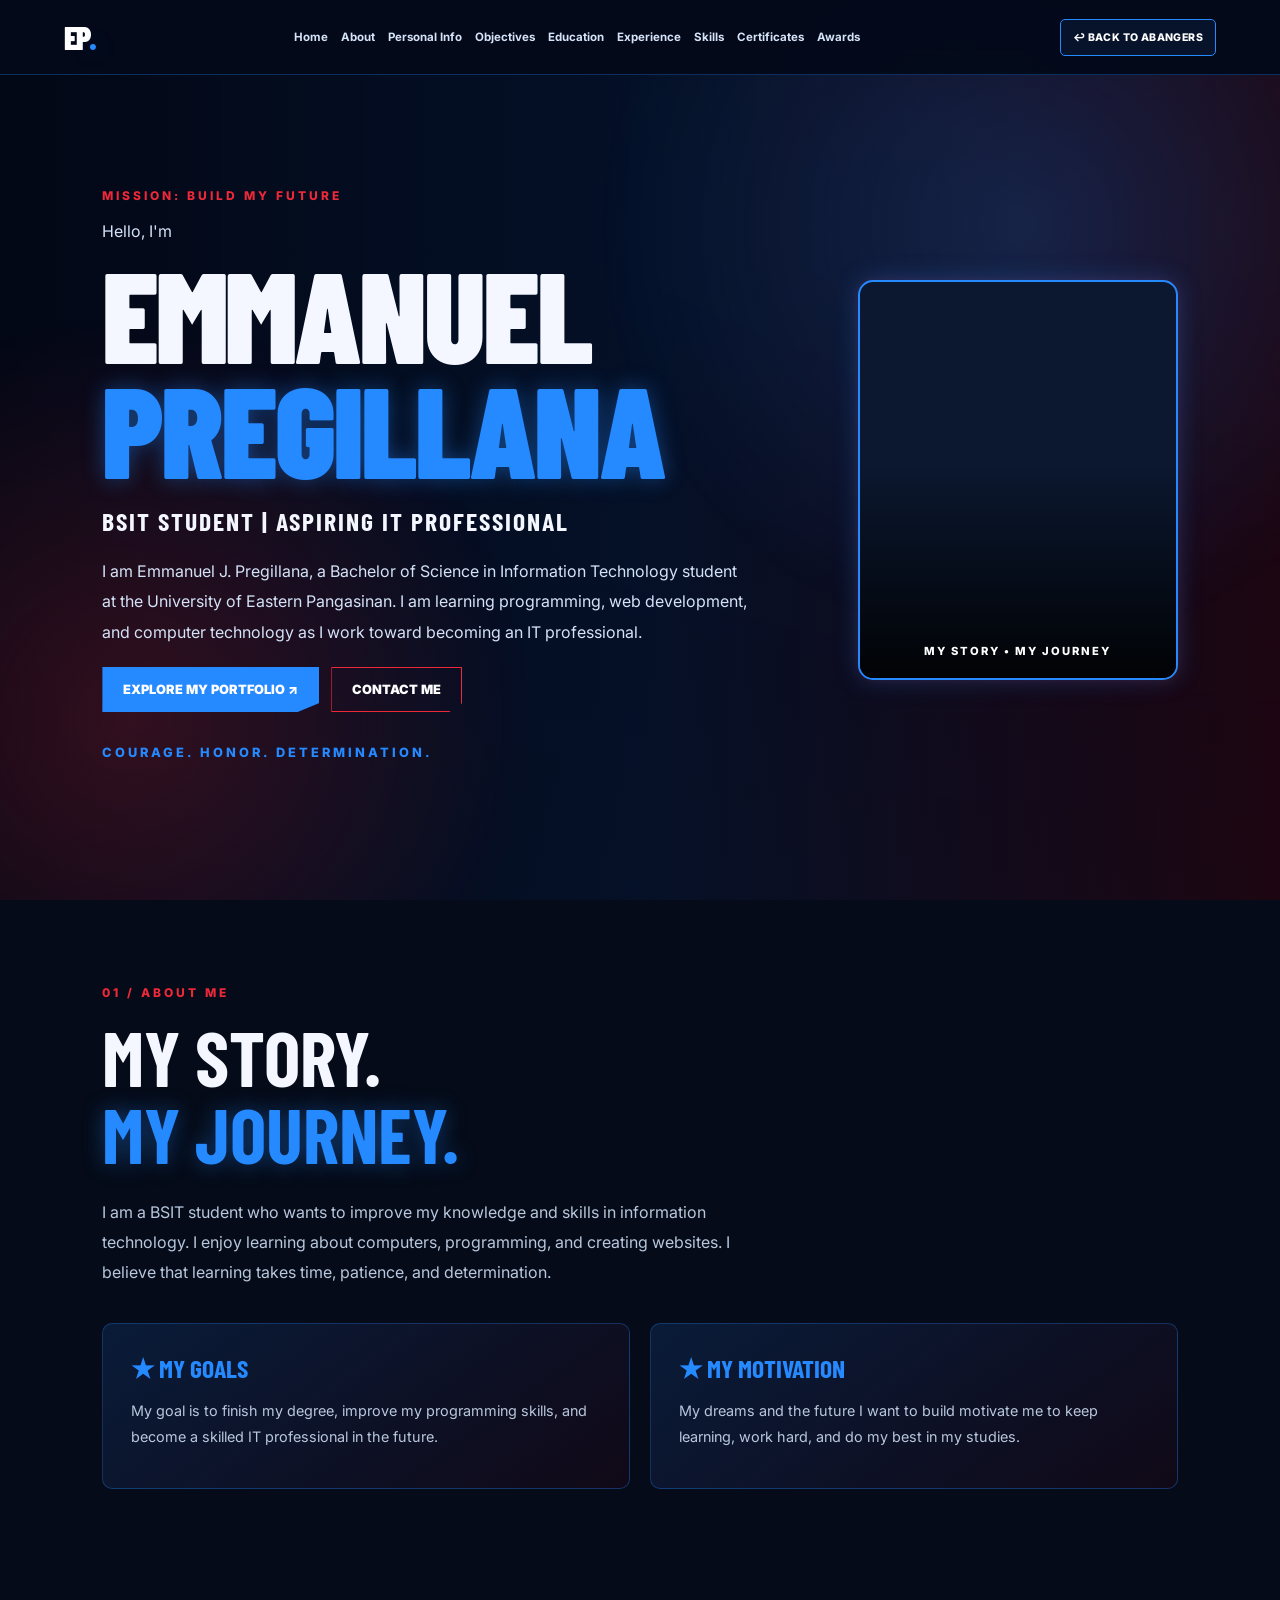
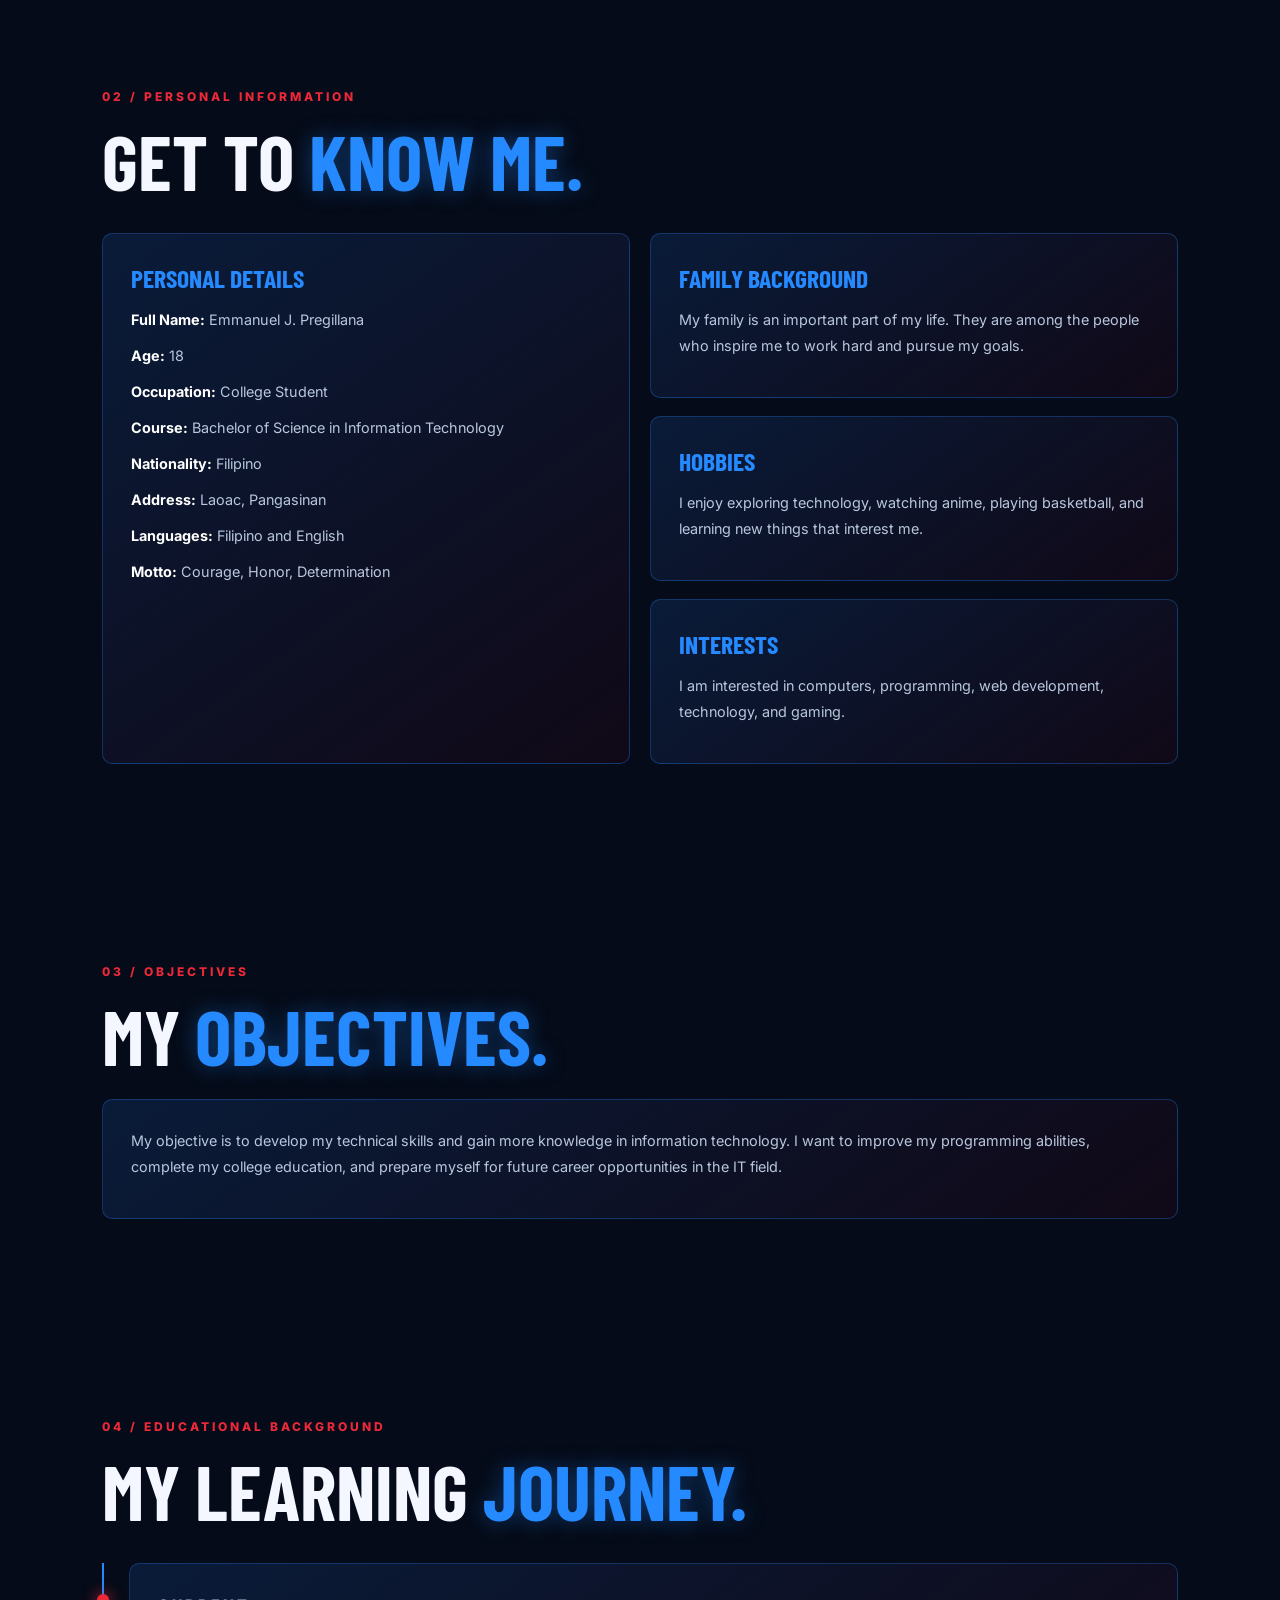
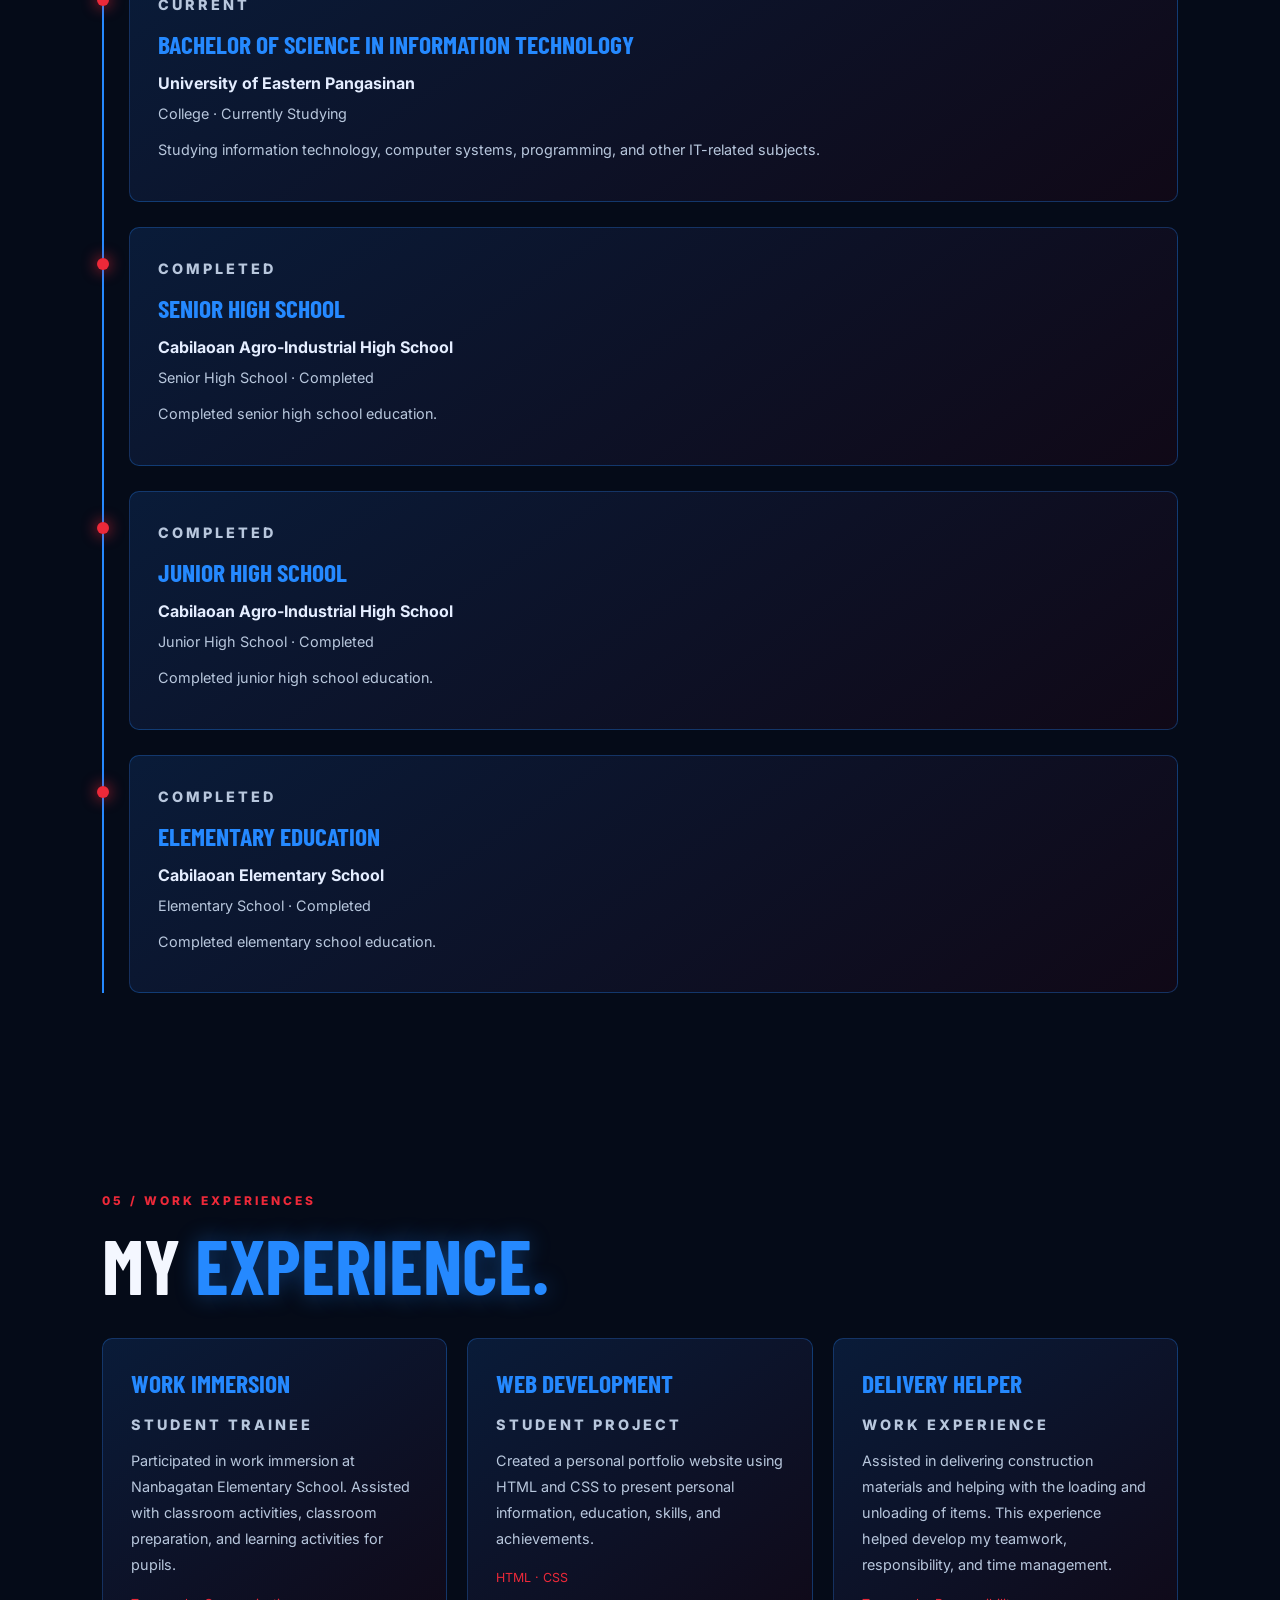
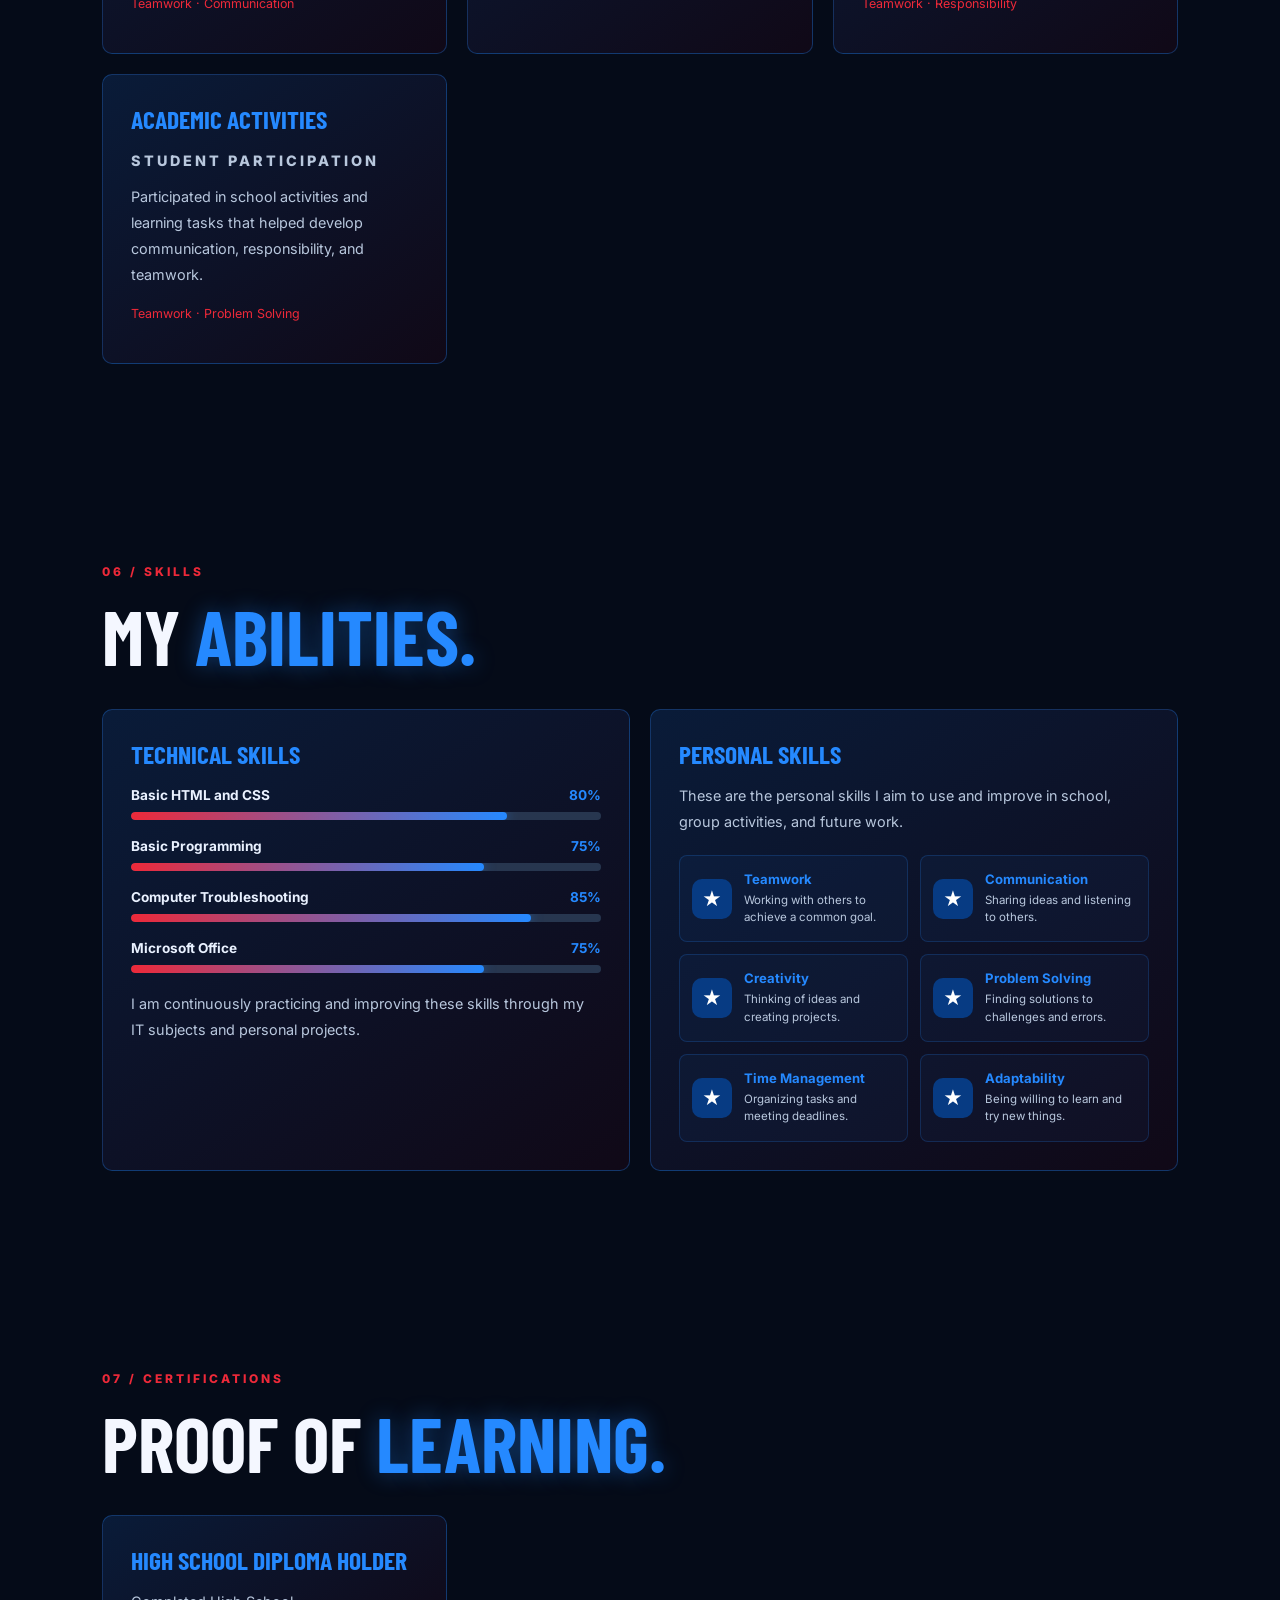
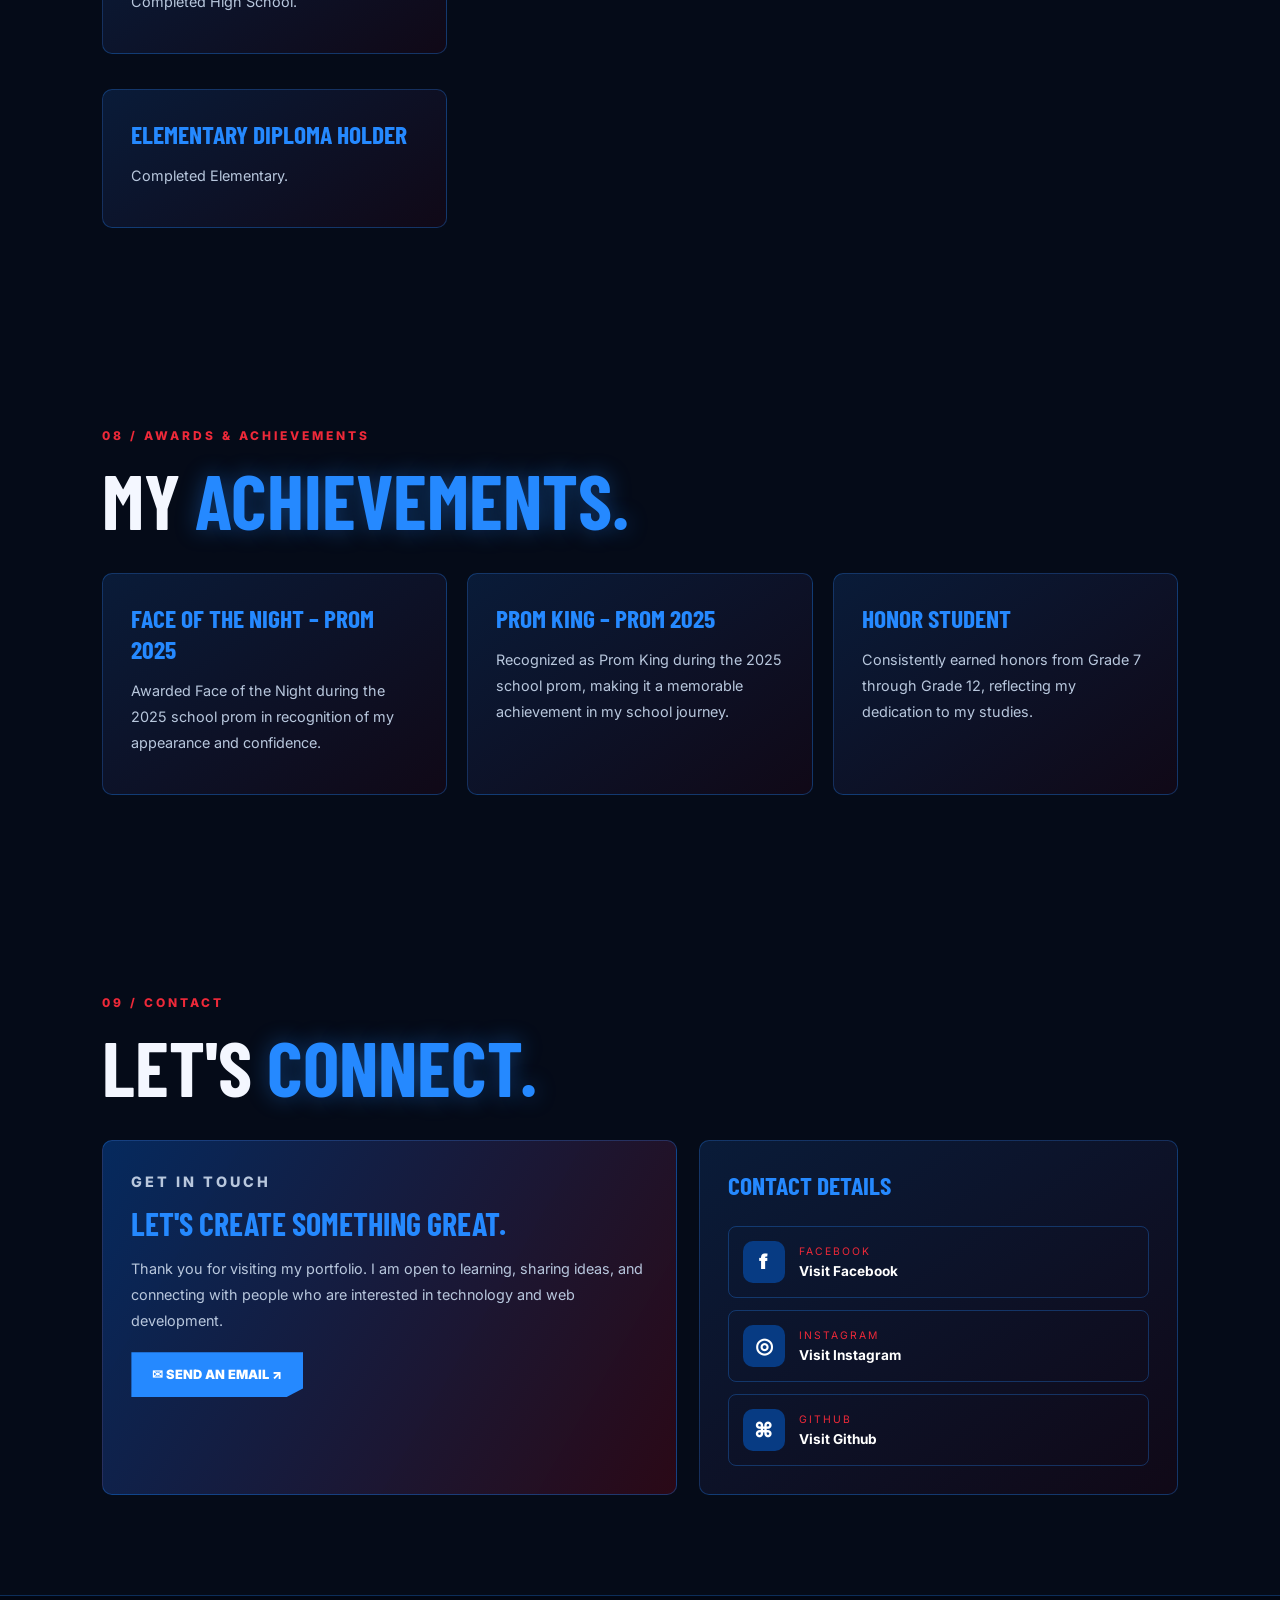
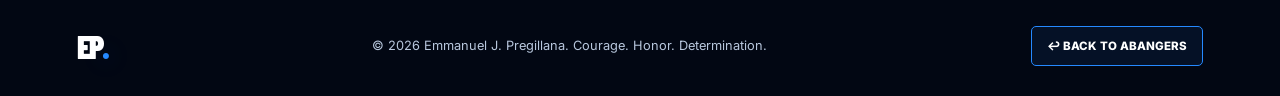
==== EMMAN_CAPTAINAMERICA.html @ b99b69ec "Add files via upload" ====
<!DOCTYPE html>
<html lang="en">
<head>
  <meta charset="UTF-8">
  <meta name="viewport" content="width=device-width, initial-scale=1.0">

  <title>Emmanuel Pregillana | Captain America</title>
  <link rel="stylesheet" href="EMMAN_CAPTAINAMERICA.css">
</head>

<body>

  <video class="video-bg" autoplay muted loop playsinline>
    <source src="Captain.mp4" type="video/mp4">
  </video>

  <div class="overlay"></div>

  <header>
    <a href="#home" class="logo">EP<span>.</span></a>

    <input type="checkbox" id="menu">
    <label for="menu" class="menu-icon">☰</label>

    <nav>
      <a href="#home">Home</a>
      <a href="#about">About</a>
      <a href="#personal">Personal Info</a>
      <a href="#objectives">Objectives</a>
      <a href="#education">Education</a>
      <a href="#experience">Experience</a>
      <a href="#skills">Skills</a>
      <a href="#certificates">Certificates</a>
      <a href="#awards">Awards</a>
    </nav>

    <a href="index.html" class="back-main back-main-top">
      ↩ BACK TO ABANGERS
    </a>
  </header>

  <main>

    <section id="home" class="hero">
      <div class="hero-content">
        <p class="tag">MISSION: BUILD MY FUTURE</p>
        <p>Hello, I'm</p>

        <h1>EMMANUEL <span>PREGILLANA</span></h1>
        <h2>BSIT STUDENT | ASPIRING IT PROFESSIONAL</h2>

        <p class="description">
          I am Emmanuel J. Pregillana, a Bachelor of Science in
          Information Technology student at the University of Eastern
          Pangasinan. I am learning programming, web development, and
          computer technology as I work toward becoming an IT professional.
        </p>

        <a href="#about" class="btn">EXPLORE MY PORTFOLIO ↗</a>
        <a href="#contact" class="btn btn-outline">CONTACT ME</a>

        <p class="motto">COURAGE. HONOR. DETERMINATION.</p>
      </div>

      <div class="image-transition">
        <img src="Emman.jpg" alt="Emmanuel J. Pregillana">
        <img src="Emman1.jpg" alt="Emmanuel J. Pregillana - Second Photo">
        <div class="photo-label">MY STORY • MY JOURNEY</div>
      </div>
    </section>

    <section id="about" class="section">
      <p class="tag">01 / ABOUT ME</p>
      <h2>MY STORY.<br><span>MY JOURNEY.</span></h2>

      <p class="section-text">
        I am a BSIT student who wants to improve my knowledge and skills
        in information technology. I enjoy learning about computers,
        programming, and creating websites. I believe that learning
        takes time, patience, and determination.
      </p>

      <div class="grid two">
        <article class="card">
          <h3>★ My Goals</h3>
          <p>
            My goal is to finish my degree, improve my programming skills,
            and become a skilled IT professional in the future.
          </p>
        </article>

        <article class="card">
          <h3>★ My Motivation</h3>
          <p>
            My dreams and the future I want to build motivate me to keep
            learning, work hard, and do my best in my studies.
          </p>
        </article>
      </div>
    </section>

    <section id="personal" class="section">
      <p class="tag">02 / PERSONAL INFORMATION</p>
      <h2>GET TO <span>KNOW ME.</span></h2>

      <div class="grid two">
        <article class="card">
          <h3>Personal Details</h3>
          <p><b>Full Name:</b> Emmanuel J. Pregillana</p>
          <p><b>Age:</b> 18</p>
          <p><b>Occupation:</b> College Student</p>
          <p><b>Course:</b> Bachelor of Science in Information Technology</p>
          <p><b>Nationality:</b> Filipino</p>
          <p><b>Address:</b> Laoac, Pangasinan</p>
          <p><b>Languages:</b> Filipino and English</p>
          <p><b>Motto:</b> Courage, Honor, Determination</p>
        </article>

        <div class="stack">
          <article class="card">
            <h3>Family Background</h3>
            <p>
              My family is an important part of my life. They are among
              the people who inspire me to work hard and pursue my goals.
            </p>
          </article>

          <article class="card">
            <h3>Hobbies</h3>
            <p>
              I enjoy exploring technology, watching anime, playing basketball,
              and learning new things that interest me.
            </p>
          </article>

          <article class="card">
            <h3>Interests</h3>
            <p>
              I am interested in computers, programming, web development,
              technology, and gaming.
            </p>
          </article>
        </div>
      </div>
    </section>

    <section id="objectives" class="section">
      <p class="tag">03 / OBJECTIVES</p>
      <h2>MY <span>OBJECTIVES.</span></h2>

      <article class="card">
        <p>
          My objective is to develop my technical skills and gain more
          knowledge in information technology. I want to improve my
          programming abilities, complete my college education, and
          prepare myself for future career opportunities in the IT field.
        </p>
      </article>
    </section>

    <section id="education" class="section">
      <p class="tag">04 / EDUCATIONAL BACKGROUND</p>
      <h2>MY LEARNING <span>JOURNEY.</span></h2>

      <div class="timeline">
        <article class="card">
          <p class="tag">CURRENT</p>
          <h3>Bachelor of Science in Information Technology</h3>
          <h4>University of Eastern Pangasinan</h4>
          <p>College · Currently Studying</p>
          <p>
            Studying information technology, computer systems,
            programming, and other IT-related subjects.
          </p>
        </article>

        <article class="card">
          <p class="tag">COMPLETED</p>
          <h3>Senior High School</h3>
          <h4>Cabilaoan Agro-Industrial High School</h4>
          <p>Senior High School · Completed</p>
          <p>Completed senior high school education.</p>
        </article>

        <article class="card">
          <p class="tag">COMPLETED</p>
          <h3>Junior High School</h3>
          <h4>Cabilaoan Agro-Industrial High School</h4>
          <p>Junior High School · Completed</p>
          <p>Completed junior high school education.</p>
        </article>

        <article class="card">
          <p class="tag">COMPLETED</p>
          <h3>Elementary Education</h3>
          <h4>Cabilaoan Elementary School</h4>
          <p>Elementary School · Completed</p>
          <p>Completed elementary school education.</p>
        </article>
      </div>
    </section>

    <section id="experience" class="section">
      <p class="tag">05 / WORK EXPERIENCES</p>
      <h2>MY <span>EXPERIENCE.</span></h2>

      <div class="grid three">

        <article class="card">
          <h3>Work Immersion</h3>
          <p class="tag">STUDENT TRAINEE</p>
          <p>
            Participated in work immersion at Nanbagatan Elementary
            School. Assisted with classroom activities, classroom
            preparation, and learning activities for pupils.
          </p>
          <p class="skill-tags">Teamwork · Communication</p>
        </article>

        <article class="card">
          <h3>Web Development</h3>
          <p class="tag">STUDENT PROJECT</p>
          <p>
            Created a personal portfolio website using HTML and CSS
            to present personal information, education, skills,
            and achievements.
          </p>
          <p class="skill-tags">HTML · CSS</p>
        </article>

        <article class="card">
          <h3>Delivery Helper</h3>
          <p class="tag">WORK EXPERIENCE</p>
          <p>
            Assisted in delivering construction materials and helping
            with the loading and unloading of items. This experience
            helped develop my teamwork, responsibility, and time management.
          </p>
          <p class="skill-tags">Teamwork · Responsibility</p>
        </article>

        <article class="card">
          <h3>Academic Activities</h3>
          <p class="tag">STUDENT PARTICIPATION</p>
          <p>
            Participated in school activities and learning tasks that
            helped develop communication, responsibility, and teamwork.
          </p>
          <p class="skill-tags">Teamwork · Problem Solving</p>
        </article>

      </div>
    </section>

    <section id="skills" class="section">
      <p class="tag">06 / SKILLS</p>
      <h2>MY <span>ABILITIES.</span></h2>

      <div class="grid two">
        <article class="card">
          <h3>Technical Skills</h3>

          <div class="skill-item">
            <div class="skill-heading">
              <span>Basic HTML and CSS</span>
              <span>80%</span>
            </div>
            <div class="bar">
              <span style="width:80%"></span>
            </div>
          </div>

          <div class="skill-item">
            <div class="skill-heading">
              <span>Basic Programming</span>
              <span>75%</span>
            </div>
            <div class="bar">
              <span style="width:75%"></span>
            </div>
          </div>

          <div class="skill-item">
            <div class="skill-heading">
              <span>Computer Troubleshooting</span>
              <span>85%</span>
            </div>
            <div class="bar">
              <span style="width:85%"></span>
            </div>
          </div>

          <div class="skill-item">
            <div class="skill-heading">
              <span>Microsoft Office</span>
              <span>75%</span>
            </div>
            <div class="bar">
              <span style="width:75%"></span>
            </div>
          </div>

          <p>
            I am continuously practicing and improving these skills
            through my IT subjects and personal projects.
          </p>
        </article>

        <article class="card">
          <h3>Personal Skills</h3>
          <p class="skills-intro">
            These are the personal skills I aim to use and improve
            in school, group activities, and future work.
          </p>

          <div class="personal-skills">
            <div class="personal-skill">
              <span class="skill-icon">★</span>
              <div>
                <h4>Teamwork</h4>
                <p>Working with others to achieve a common goal.</p>
              </div>
            </div>

            <div class="personal-skill">
              <span class="skill-icon">★</span>
              <div>
                <h4>Communication</h4>
                <p>Sharing ideas and listening to others.</p>
              </div>
            </div>

            <div class="personal-skill">
              <span class="skill-icon">★</span>
              <div>
                <h4>Creativity</h4>
                <p>Thinking of ideas and creating projects.</p>
              </div>
            </div>

            <div class="personal-skill">
              <span class="skill-icon">★</span>
              <div>
                <h4>Problem Solving</h4>
                <p>Finding solutions to challenges and errors.</p>
              </div>
            </div>

            <div class="personal-skill">
              <span class="skill-icon">★</span>
              <div>
                <h4>Time Management</h4>
                <p>Organizing tasks and meeting deadlines.</p>
              </div>
            </div>

            <div class="personal-skill">
              <span class="skill-icon">★</span>
              <div>
                <h4>Adaptability</h4>
                <p>Being willing to learn and try new things.</p>
              </div>
            </div>
          </div>
        </article>
      </div>
    </section>

    <section id="certificates" class="section">
      <p class="tag">07 / CERTIFICATIONS</p>
      <h2>PROOF OF <span>LEARNING.</span></h2>

      <div class="grid three">
        <article class="card">
          <h3>High School Diploma Holder</h3>
          <p>Completed High School.</p>
        </article>
      </div>
      
      <div class="grid three">
        <article class="card">
          <h3>Elementary Diploma Holder</h3>
          <p>Completed Elementary.</p>
        </article>
      </div>
      
    </section>

    <section id="awards" class="section">
      <p class="tag">08 / AWARDS & ACHIEVEMENTS</p>
      <h2>MY <span>ACHIEVEMENTS.</span></h2>

      <div class="grid three">

        <article class="card">
          <h3>Face of the Night – Prom 2025</h3>
          <p>
            Awarded Face of the Night during the 2025 school prom
            in recognition of my appearance and confidence.
          </p>
        </article>

        <article class="card">
          <h3>Prom King – Prom 2025</h3>
          <p>
            Recognized as Prom King during the 2025 school prom,
            making it a memorable achievement in my school journey.
          </p>
        </article>

        <article class="card">
          <h3>Honor Student</h3>
          <p>
            Consistently earned honors from Grade 7 through Grade 12,
            reflecting my dedication to my studies.
          </p>
        </article>

      </div>
    </section>

    <section id="contact" class="section">
      <p class="tag">09 / CONTACT</p>
      <h2>LET'S <span>CONNECT.</span></h2>

      <div class="contact-layout">

        <article class="card contact-card">
          <p class="tag">GET IN TOUCH</p>
          <h3>LET'S CREATE SOMETHING GREAT.</h3>

          <p>
            Thank you for visiting my portfolio. I am open to learning,
            sharing ideas, and connecting with people who are interested
            in technology and web development.
          </p>

          <a class="btn" href="mailto:EmmanuelPregillana00@example.com">
            ✉ SEND AN EMAIL ↗
          </a>
        </article>

        <article class="card contact-details">
          <h3>CONTACT DETAILS</h3>

          <a
            href="https://www.facebook.com/share/1D8tr2xTNX/"
            class="contact-link"
            target="_blank"
            rel="noopener noreferrer"
          >
            <span class="contact-icon">f</span>
            <span>
              <small>FACEBOOK</small>
              <strong>Visit Facebook
              </strong>
            </span>
          </a>

          <a
            href="https://www.instagram.com/primooo.ej?exln=MXB0bTQ0Mzg4MG8wcQ=="
            class="contact-link"
            target="_blank"
            rel="noopener noreferrer"
          >
            <span class="contact-icon">◎</span>
            <span>
              <small>INSTAGRAM</small>
              <strong>Visit Instagram</strong>
            </span>
          </a>

          <a
            href="https://github.com/pregillanaemmanuelj-afk"
            class="contact-link"
            target="_blank"
            rel="noopener noreferrer"
          >
            <span class="contact-icon">⌘</span>
            <span>
              <small>GITHUB</small>
              <strong>Visit Github</strong>
            </span>
          </a>

        </article>
      </div>
    </section>

  </main>

  <footer>
    <a href="#home" class="logo">EP<span>.</span></a>

    <p>© 2026 Emmanuel J. Pregillana. Courage. Honor. Determination.</p>

    <a href="index.html" class="back-main">
      ↩ BACK TO ABANGERS
    </a>
  </footer>

</body>
</html>
---- EMMAN_CAPTAINAMERICA.css ----
@import url('https://fonts.googleapis.com/css2?family=Barlow+Condensed:wght@400;600;700;800;900&family=Inter:wght@400;500;600;700;800&display=swap');

:root {
  --blue: #2589ff;
  --blue-dark: #073b83;
  --red: #ed2939;
  --white: #f4f7ff;
  --muted: #b8c7dd;
  --bg: #050b18;
  --border: rgba(37, 137, 255, .3);
}

/* RESET */
* {
  margin: 0;
  padding: 0;
  box-sizing: border-box;
}

html {
  scroll-behavior: smooth;
  scroll-padding-top: 100px;
}

body {
  background: var(--bg);
  color: var(--white);
  font-family: 'Inter', sans-serif;
  overflow-x: hidden;
}

/* VIDEO BACKGROUND */
.video-bg {
  position: fixed;
  inset: 0;
  width: 100%;
  height: 100%;
  object-fit: cover;
  z-index: -3;
  background: var(--bg);
  pointer-events: none;
}

.overlay {
  position: fixed;
  inset: 0;
  z-index: -2;
  pointer-events: none;
  background:
    linear-gradient(
      90deg,
      rgba(3, 8, 22, .96),
      rgba(5, 18, 43, .82),
      rgba(38, 4, 15, .72)
    ),
    linear-gradient(
      0deg,
      var(--bg),
      transparent 70%
    );
}

body::before {
  content: "";
  position: fixed;
  inset: 0;
  z-index: -1;
  pointer-events: none;
  opacity: .2;
  background:
    radial-gradient(
      circle at 80% 25%,
      var(--blue),
      transparent 35%
    ),
    radial-gradient(
      circle at 10% 80%,
      var(--red),
      transparent 30%
    );
}

/* HEADER */
header {
  position: sticky;
  top: 0;
  z-index: 100;
  min-height: 75px;
  padding: 15px 5%;
  display: flex;
  justify-content: space-between;
  align-items: center;
  gap: 18px;
  background: rgba(4, 10, 25, .96);
  border-bottom: 1px solid var(--border);
  backdrop-filter: blur(14px);
}

.logo {
  color: white;
  text-decoration: none;
  font-size: 2rem;
  font-weight: 900;
  font-family: 'Barlow Condensed', sans-serif;
  letter-spacing: -2px;
  flex-shrink: 0;
}

.logo span,
h1 span,
section h2 span {
  color: var(--blue);
  text-shadow: 0 0 22px rgba(37, 137, 255, .4);
}

/* NAVIGATION */
nav {
  display: flex;
  gap: 13px;
  flex-wrap: wrap;
  justify-content: flex-end;
}

nav a {
  color: #d5e3f8;
  text-decoration: none;
  font-size: .72rem;
  font-weight: 700;
  transition: .3s;
}

nav a:hover {
  color: var(--red);
}

#menu {
  display: none;
}

.menu-icon {
  display: none;
  font-size: 1.8rem;
  color: var(--blue);
  cursor: pointer;
}

/* BACK TO ABANGERS */
.back-main {
  display: inline-block;
  flex-shrink: 0;
  padding: 12px 15px;
  color: white;
  border: 1px solid var(--blue);
  border-radius: 5px;
  text-decoration: none;
  font-size: .72rem;
  font-weight: 800;
  white-space: nowrap;
  transition: .3s;
  background: rgba(37, 137, 255, .08);
}

.back-main:hover {
  color: white;
  background: var(--blue-dark);
  border-color: var(--red);
  box-shadow: 0 0 18px rgba(37, 137, 255, .4);
}

.back-main-top {
  padding: 11px 12px;
  font-size: .66rem;
  letter-spacing: .4px;
}

/* SECTIONS */
section {
  padding: 100px 8%;
  max-width: 1500px;
  margin: auto;
}

.hero {
  min-height: 90vh;
  display: flex;
  justify-content: space-between;
  align-items: center;
  gap: 45px;
}

.hero-content {
  max-width: 680px;
  animation: appear 1s ease both;
}

.tag {
  color: var(--red);
  font-size: .75rem;
  font-weight: 800;
  letter-spacing: 3px;
  margin-bottom: 18px;
}

.hero-content > p:not(.tag) {
  color: #d5e3f8;
  margin-bottom: 12px;
}

h1, h2, h3 {
  font-family: 'Barlow Condensed', sans-serif;
  text-transform: uppercase;
}

h1 {
  font-size: clamp(4rem, 10vw, 8rem);
  font-weight: 900;
  line-height: .9;
  margin: 15px 0;
  letter-spacing: -3px;
}

.hero h2 {
  font-size: 1.6rem;
  letter-spacing: 2px;
  margin: 22px 0;
}

.description,
.section-text {
  color: var(--muted);
  line-height: 1.9;
  max-width: 650px;
  margin: 20px 0;
}

/* BUTTONS */
.btn {
  display: inline-block;
  padding: 14px 20px;
  margin: 8px 8px 8px 0;
  background: var(--blue);
  color: white;
  font-weight: 900;
  font-size: .8rem;
  text-decoration: none;
  border: 1px solid var(--blue);
  transition: .3s;
  clip-path: polygon(
    0 0,
    100% 0,
    100% 80%,
    90% 100%,
    0 100%
  );
}

.btn:hover {
  background: var(--red);
  border-color: var(--red);
  box-shadow: 0 0 25px rgba(237, 41, 57, .4);
  transform: translateY(-3px);
}

.btn-outline {
  background: transparent;
  color: white;
  border-color: var(--red);
}

.motto {
  color: var(--blue) !important;
  font-size: .8rem;
  font-weight: 800;
  letter-spacing: 3px;
  margin-top: 25px;
}

/* TWO AUTOMATICALLY CHANGING PHOTOS */
.image-transition {
  position: relative;
  flex: 0 0 320px;
  height: 400px;
  overflow: hidden;
  border: 2px solid var(--blue);
  border-radius: 15px;
  box-shadow:
    0 0 25px rgba(37, 137, 255, .25),
    0 0 12px rgba(237, 41, 57, .15);
  isolation: isolate;
  background: #0b1830;
}

.image-transition::after {
  content: "";
  position: absolute;
  inset: 45% 0 0;
  background: linear-gradient(
    transparent,
    rgba(0, 0, 0, .9)
  );
  z-index: 2;
  pointer-events: none;
}

.image-transition img {
  position: absolute;
  inset: 0;
  width: 100%;
  height: 100%;
  object-fit: cover;
  opacity: 0;
  animation: photoFade 8s infinite;
}

.image-transition img:first-child {
  animation-delay: 0s;
}

.image-transition img:nth-child(2) {
  animation-delay: 4s;
}

.photo-label {
  position: absolute;
  z-index: 3;
  bottom: 20px;
  left: 15px;
  right: 15px;
  color: white;
  font-size: .7rem;
  font-weight: 800;
  letter-spacing: 2px;
  text-align: center;
}

@keyframes photoFade {
  0%, 5% {
    opacity: 0;
  }

  10%, 45% {
    opacity: 1;
  }

  50%, 100% {
    opacity: 0;
  }
}

/* SECTION HEADINGS */
section h2 {
  font-size: clamp(2.7rem, 6vw, 5rem);
  line-height: 1;
  margin-bottom: 25px;
}

/* CARDS AND GRIDS */
.grid {
  display: grid;
  gap: 20px;
  margin-top: 35px;
}

.two {
  grid-template-columns: repeat(2, minmax(0, 1fr));
}

.three {
  grid-template-columns: repeat(3, minmax(0, 1fr));
}

.stack {
  display: grid;
  gap: 18px;
}

.card {
  position: relative;
  padding: 28px;
  background: linear-gradient(
    145deg,
    rgba(10, 29, 59, .94),
    rgba(17, 9, 23, .95)
  );
  border: 1px solid var(--border);
  border-radius: 10px;
  overflow-wrap: anywhere;
  transition: .3s;
}

.card::before {
  content: "";
  position: absolute;
  top: 0;
  left: 0;
  width: 4px;
  height: 0;
  background: var(--red);
  box-shadow: 0 0 15px var(--red);
  transition: .3s;
}

.card:hover {
  transform: translateY(-5px);
  border-color: var(--blue);
  box-shadow: 0 10px 35px rgba(0, 0, 0, .3);
}

.card:hover::before {
  height: 100%;
}

.card h3 {
  font-size: 1.6rem;
  margin-bottom: 14px;
  color: var(--blue);
}

.card h4 {
  margin: 8px 0;
  color: #e4edff;
}

.card p {
  font-size: .9rem;
  color: var(--muted);
  line-height: 1.8;
  margin-bottom: 10px;
}

.card b {
  color: white;
}

.skill-tags {
  color: var(--red) !important;
  font-size: .78rem !important;
  margin-top: 15px;
}

/* TECHNICAL SKILLS */
.skill-item {
  margin: 18px 0;
}

.skill-heading {
  display: flex;
  justify-content: space-between;
  gap: 10px;
  color: #e9f1ff;
  font-size: .85rem;
  font-weight: 700;
}

.skill-heading span:last-child {
  color: var(--blue);
}

.bar {
  width: 100%;
  height: 8px;
  background: #27364f;
  border-radius: 20px;
  overflow: hidden;
  margin: 9px 0 18px;
}

.bar span {
  display: block;
  height: 100%;
  background: linear-gradient(
    90deg,
    var(--red),
    var(--blue)
  );
  box-shadow: 0 0 12px rgba(37, 137, 255, .5);
  border-radius: inherit;
}

/* PERSONAL SKILLS */
.skills-intro {
  margin-bottom: 20px;
}

.personal-skills {
  display: grid;
  grid-template-columns: repeat(2, minmax(0, 1fr));
  gap: 12px;
  margin-top: 20px;
}

.personal-skill {
  display: flex;
  align-items: center;
  gap: 12px;
  padding: 15px 12px;
  border: 1px solid rgba(37, 137, 255, .2);
  border-radius: 8px;
  background: rgba(37, 137, 255, .05);
  transition: .3s;
}

.personal-skill:hover {
  transform: translateY(-3px);
  background: rgba(37, 137, 255, .12);
  border-color: var(--red);
}

.skill-icon {
  display: grid;
  place-items: center;
  flex: 0 0 40px;
  width: 40px;
  height: 40px;
  border-radius: 10px;
  color: white;
  background: var(--blue-dark);
  font-size: 1.2rem;
}

.personal-skill h4 {
  color: var(--blue);
  font-size: .82rem;
  margin: 0 0 5px;
}

.personal-skill p {
  font-size: .72rem;
  line-height: 1.5;
  margin: 0;
}

/* EDUCATION TIMELINE */
.timeline {
  border-left: 2px solid var(--blue);
  padding-left: 25px;
  display: grid;
  gap: 25px;
  margin-top: 35px;
}

.timeline .card::after {
  content: "";
  position: absolute;
  width: 12px;
  height: 12px;
  left: -33px;
  top: 30px;
  border-radius: 50%;
  background: var(--red);
  box-shadow: 0 0 15px var(--red);
}

/* CONTACT */
.contact-layout {
  display: grid;
  grid-template-columns: 1.2fr 1fr;
  gap: 22px;
  margin-top: 35px;
}

.contact-card {
  background: linear-gradient(
    120deg,
    rgba(7, 59, 131, .65),
    rgba(55, 9, 22, .75)
  );
}

.contact-card h3 {
  font-size: 2rem;
}

.contact-details {
  display: flex;
  flex-direction: column;
  gap: 12px;
}

.contact-link {
  display: flex;
  align-items: center;
  gap: 14px;
  padding: 14px;
  border: 1px solid var(--border);
  border-radius: 8px;
  color: white;
  text-decoration: none;
  transition: .3s;
}

.contact-link:hover {
  border-color: var(--red);
  background: rgba(37, 137, 255, .08);
}

.contact-icon {
  display: grid;
  place-items: center;
  flex: 0 0 42px;
  height: 42px;
  border-radius: 10px;
  color: white;
  background: var(--blue-dark);
  font-size: 1.3rem;
  font-weight: 900;
}

.contact-link small {
  display: block;
  color: var(--red);
  letter-spacing: 2px;
  font-size: .65rem;
  margin-bottom: 5px;
}

.contact-link strong {
  display: block;
  font-size: .85rem;
  overflow-wrap: anywhere;
}

.text-link {
  display: inline-block;
  color: var(--blue);
  text-decoration: none;
  font-size: .85rem;
  font-weight: 800;
  margin-top: 10px;
}

.text-link:hover {
  color: var(--red);
}

/* FOOTER */
footer {
  padding: 30px 6%;
  background: rgba(3, 8, 20, .97);
  border-top: 1px solid var(--border);
  display: flex;
  align-items: center;
  justify-content: space-between;
  gap: 20px;
}

footer p {
  font-size: .8rem;
  color: var(--muted);
  text-align: center;
}

/* ANIMATIONS */
@keyframes appear {
  from {
    opacity: 0;
    transform: translateY(25px);
  }

  to {
    opacity: 1;
    transform: translateY(0);
  }
}

/* TABLET */
@media (max-width: 1100px) {
  header {
    padding: 15px 4%;
    gap: 10px;
  }

  nav {
    gap: 9px;
  }

  nav a {
    font-size: .65rem;
  }

  section {
    padding: 80px 6%;
  }

  .three {
    grid-template-columns: repeat(2, minmax(0, 1fr));
  }

  .image-transition {
    flex-basis: 270px;
    height: 350px;
  }

  .back-main-top {
    padding: 9px;
    font-size: .58rem;
  }
}

/* MOBILE */
@media (max-width: 760px) {
  header {
    display: flex;
    flex-wrap: wrap;
    gap: 12px;
    padding: 14px 5%;
  }

  header > .logo {
    order: 1;
    margin-right: auto;
  }

  .back-main-top {
    order: 2;
    display: inline-block;
    margin-left: 0;
    padding: 9px 10px;
    font-size: .6rem;
  }

  #menu {
    display: block;
    position: absolute;
    width: 1px;
    height: 1px;
    opacity: 0;
    pointer-events: none;
  }

  .menu-icon {
    display: block;
    order: 3;
    margin-left: 0;
    font-size: 1.6rem;
  }

  nav {
    display: none;
    order: 4;
    width: 100%;
    grid-template-columns: repeat(2, minmax(0, 1fr));
    gap: 0 15px;
    padding-top: 15px;
  }

  #menu:checked ~ nav {
    display: grid;
  }

  nav a {
    padding: 12px 0;
    font-size: .8rem;
    border-bottom: 1px solid var(--border);
  }

  .hero {
    flex-direction: column;
    align-items: stretch;
    padding-top: 75px;
    gap: 35px;
  }

  h1 {
    font-size: clamp(3.5rem, 16vw, 6rem);
  }

  .image-transition {
    flex: none;
    width: min(100%, 340px);
    height: 380px;
    align-self: center;
  }

  .two,
  .three,
  .contact-layout {
    grid-template-columns: 1fr;
  }

  .personal-skills {
    grid-template-columns: 1fr;
  }

  section {
    padding: 70px 6%;
  }

  .card {
    padding: 22px;
  }

  footer {
    flex-direction: column;
    text-align: center;
  }
}

/* SMALL MOBILE */
@media (max-width: 380px) {
  header {
    gap: 8px;
  }

  .logo {
    font-size: 1.7rem;
  }

  .back-main-top {
    padding: 8px;
    font-size: .53rem;
  }

  .menu-icon {
    font-size: 1.4rem;
  }
}

/* ACCESSIBILITY */
@media (prefers-reduced-motion: reduce) {
  *,
  *::before,
  *::after {
    animation: none !important;
    scroll-behavior: auto !important;
    transition: none !important;
  }
}
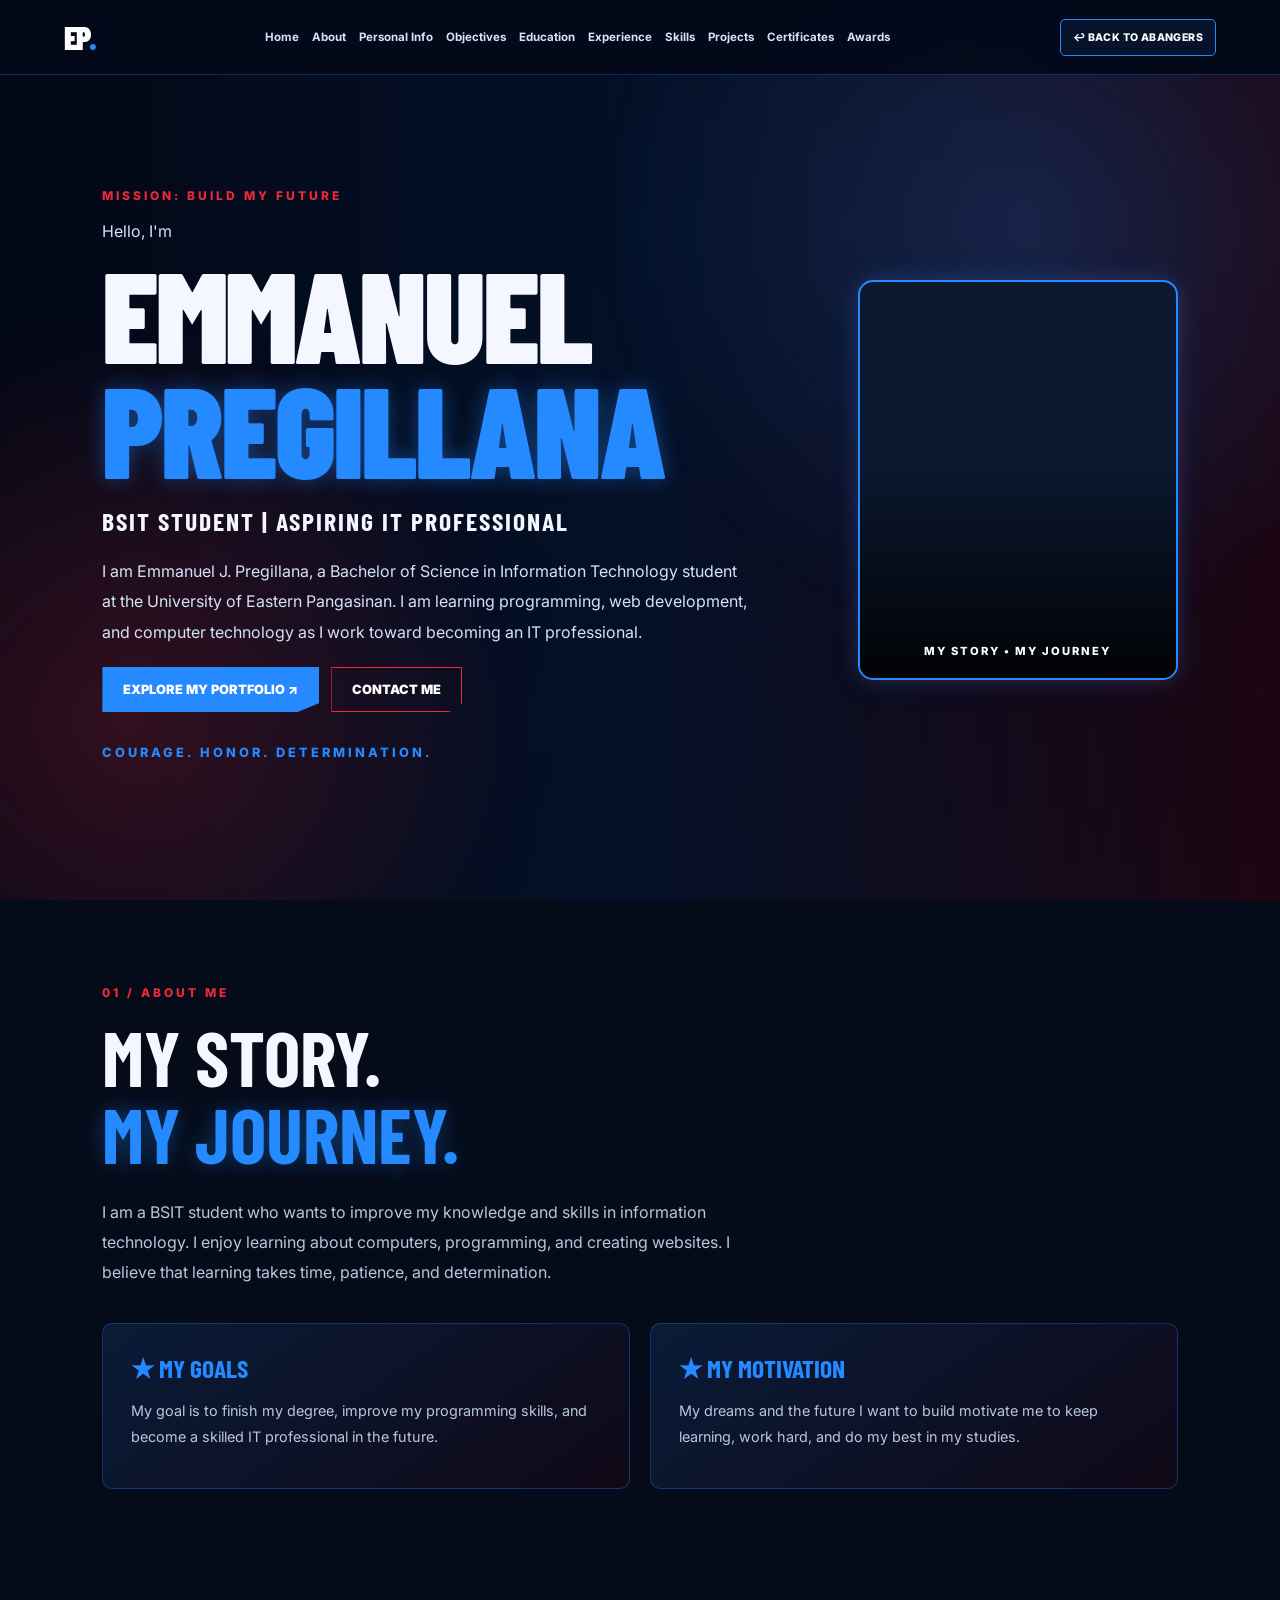
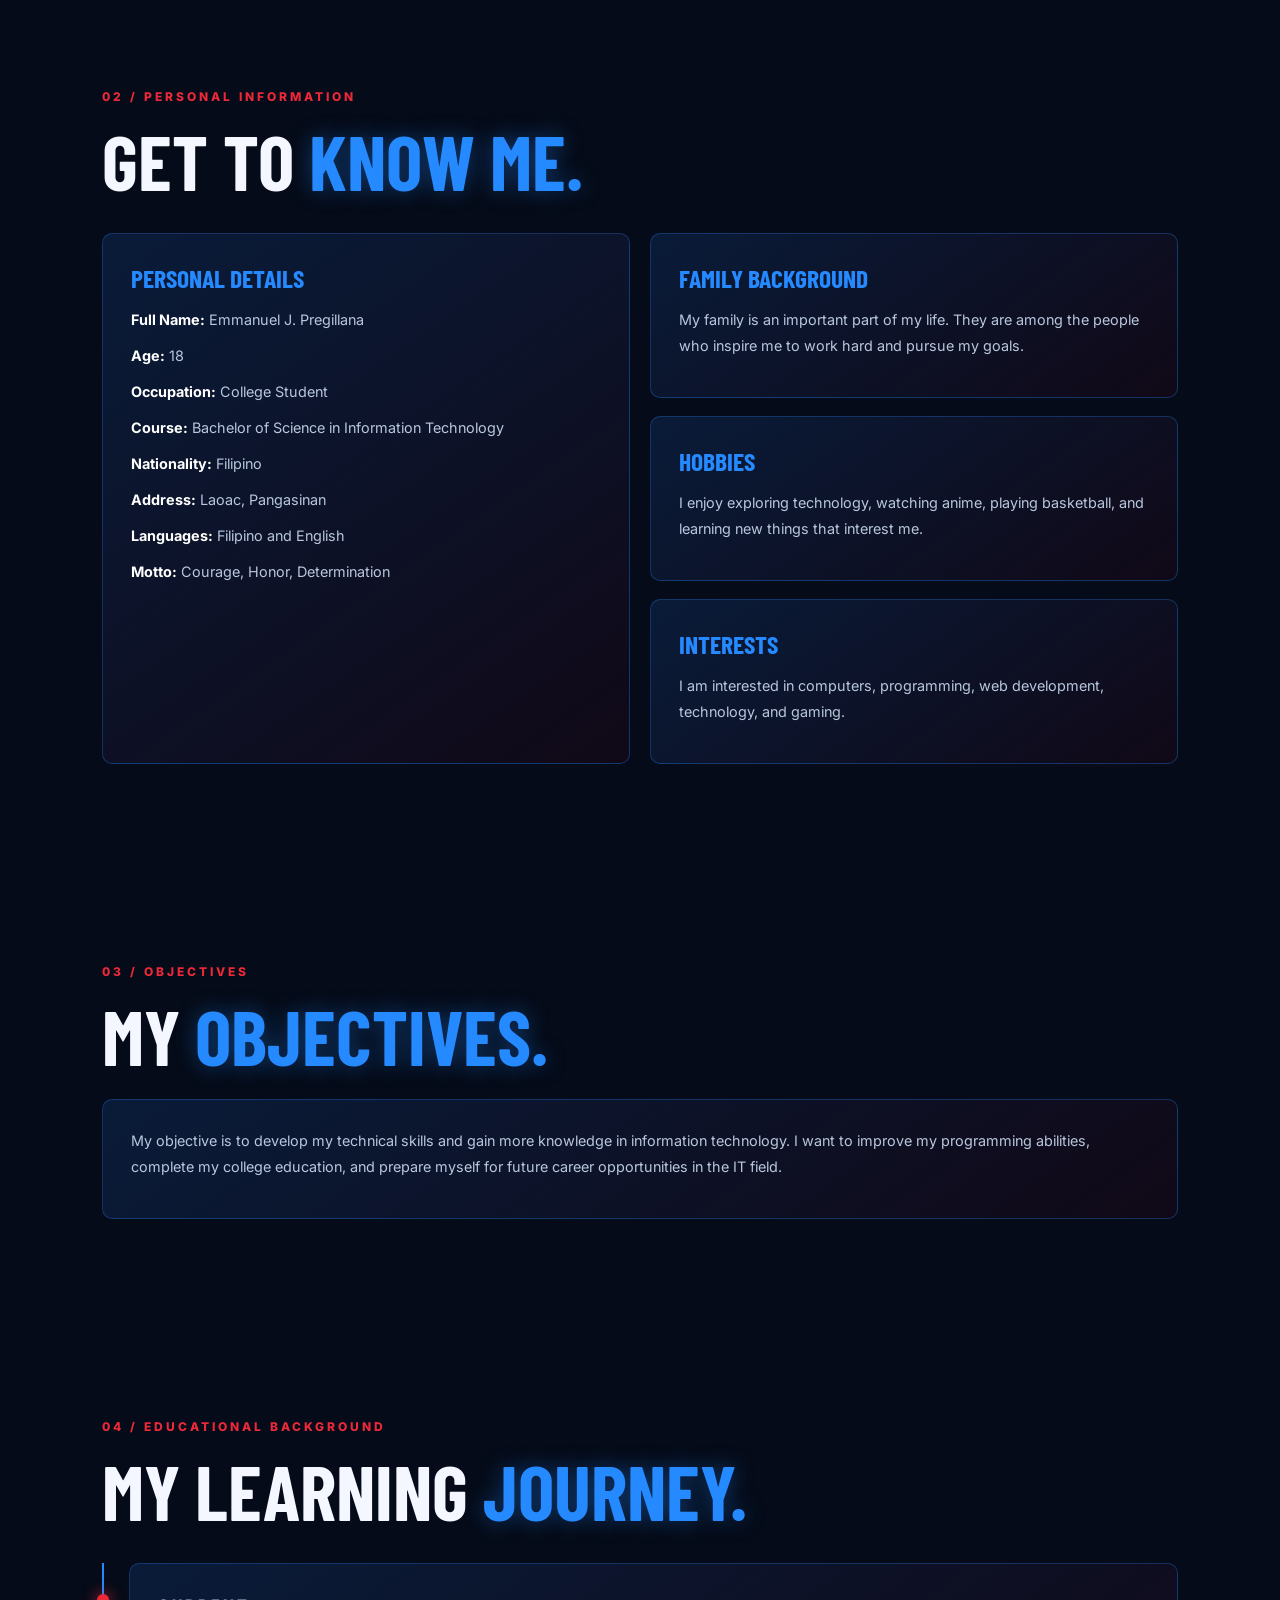
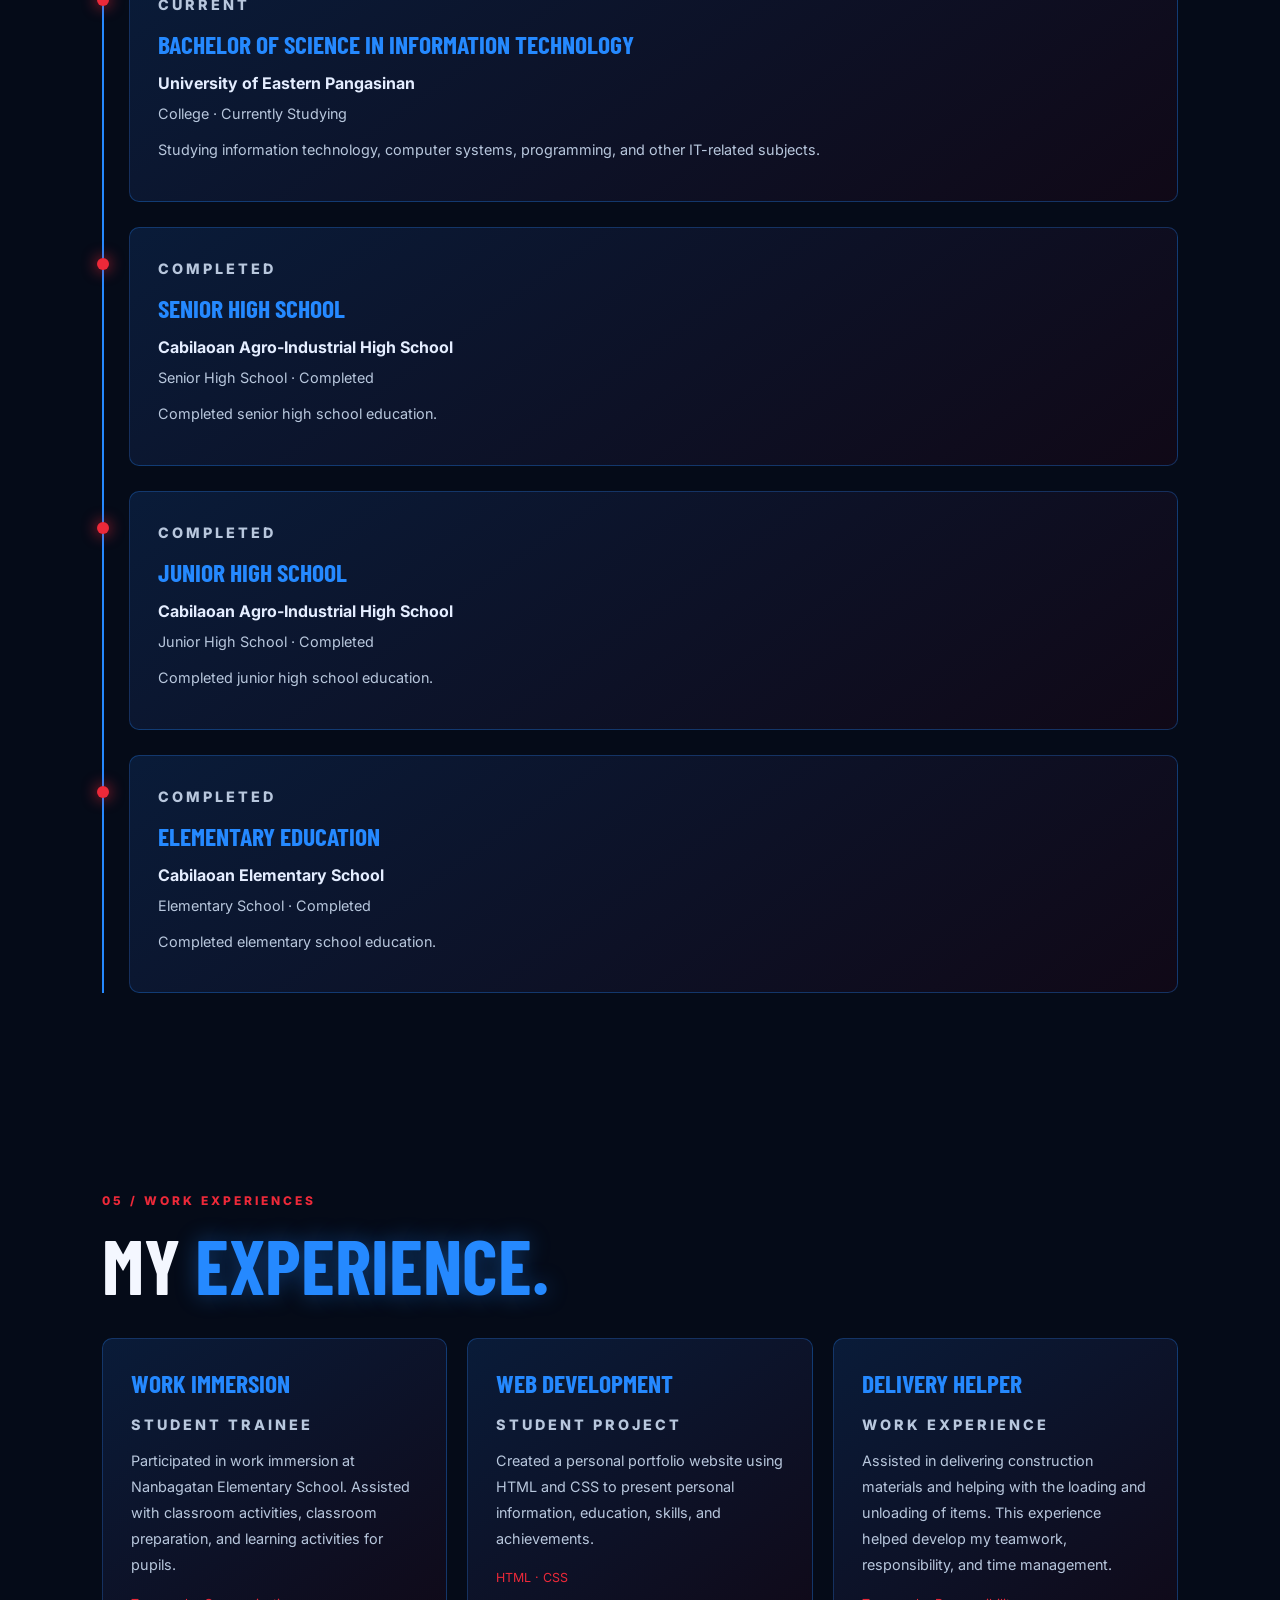
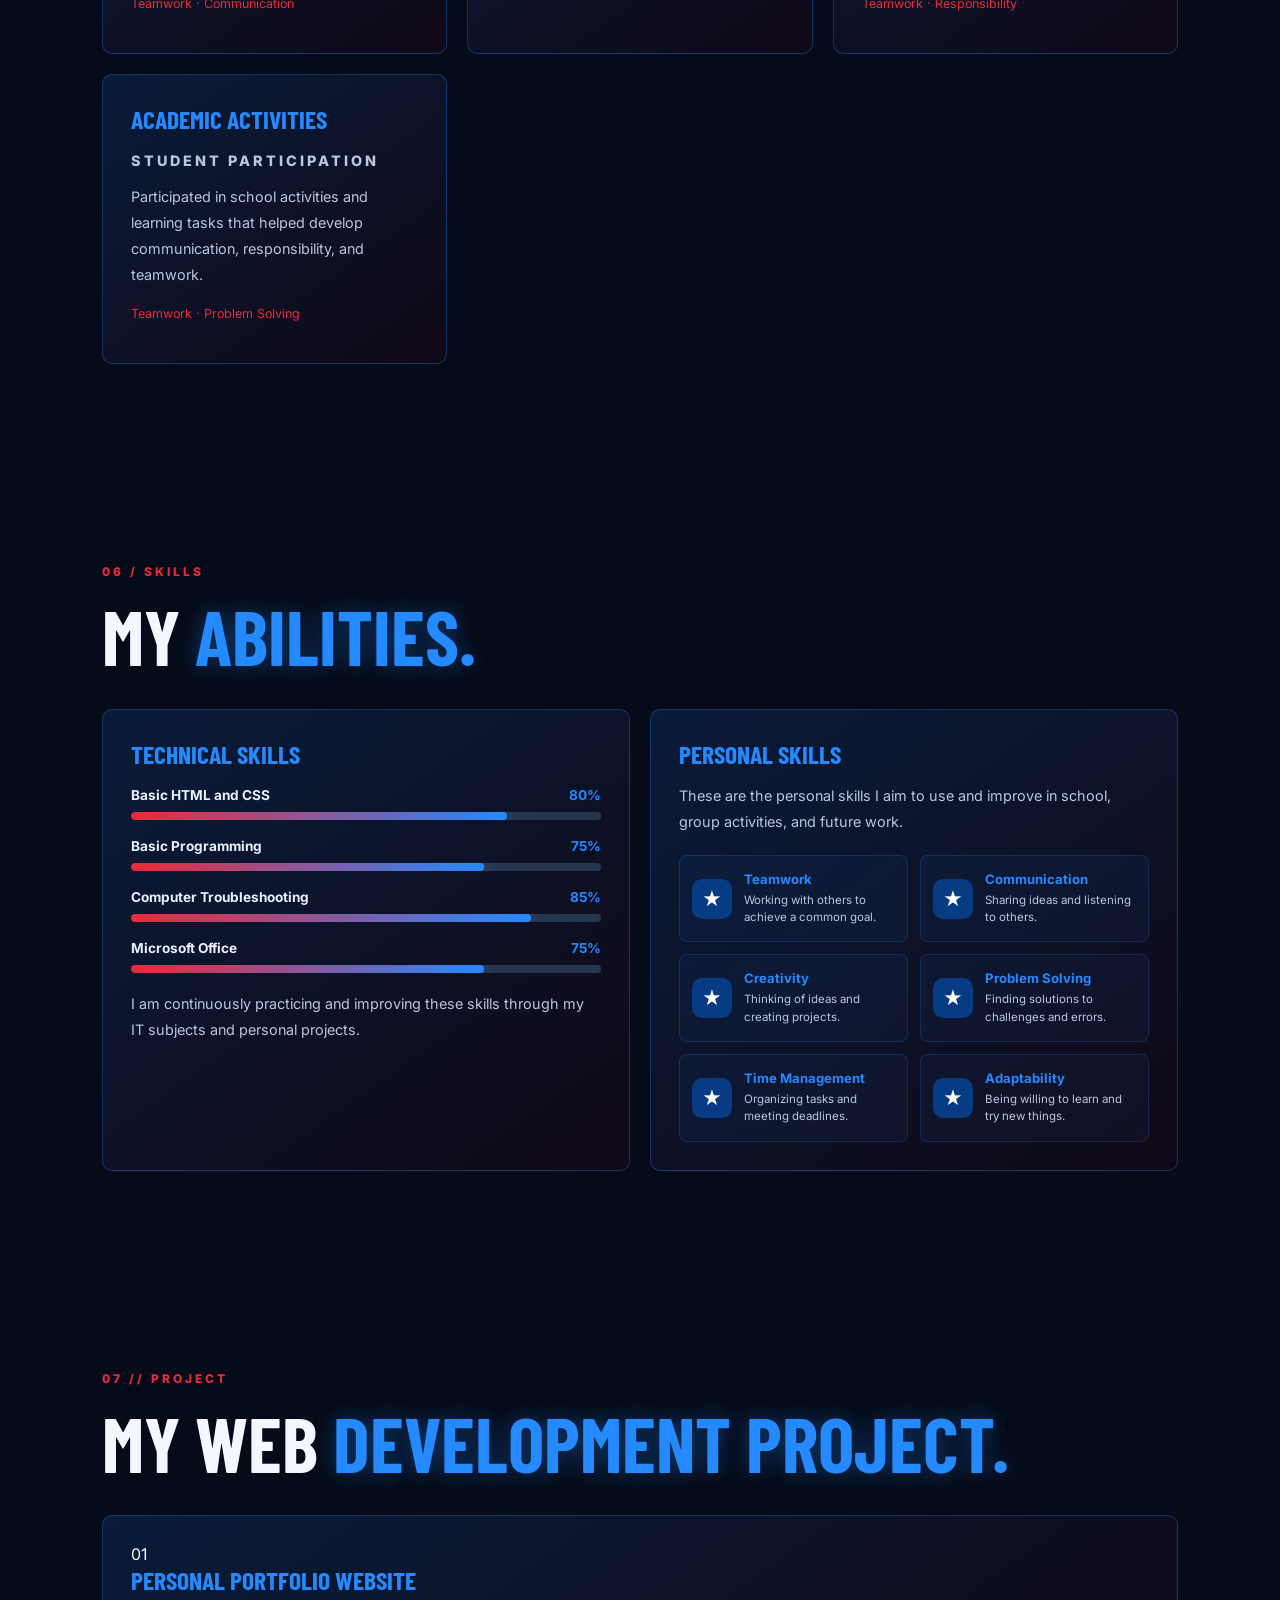
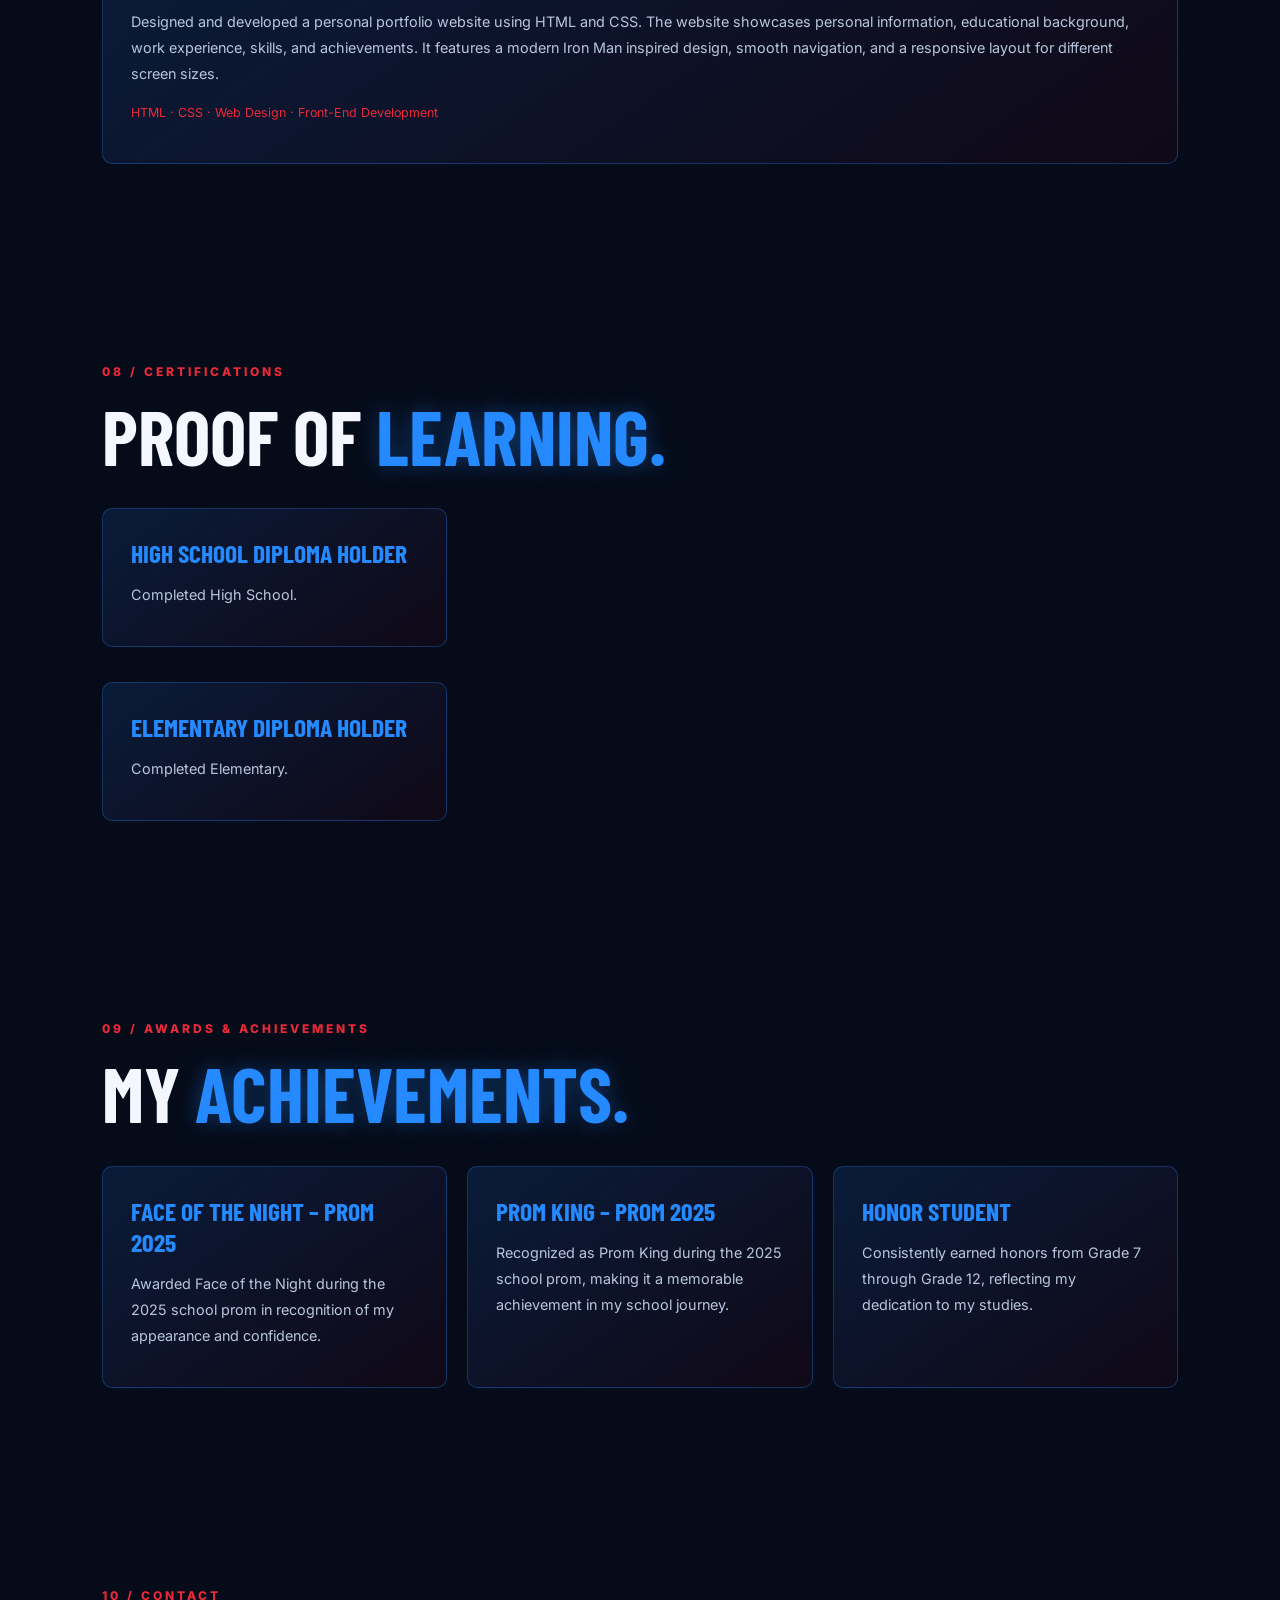
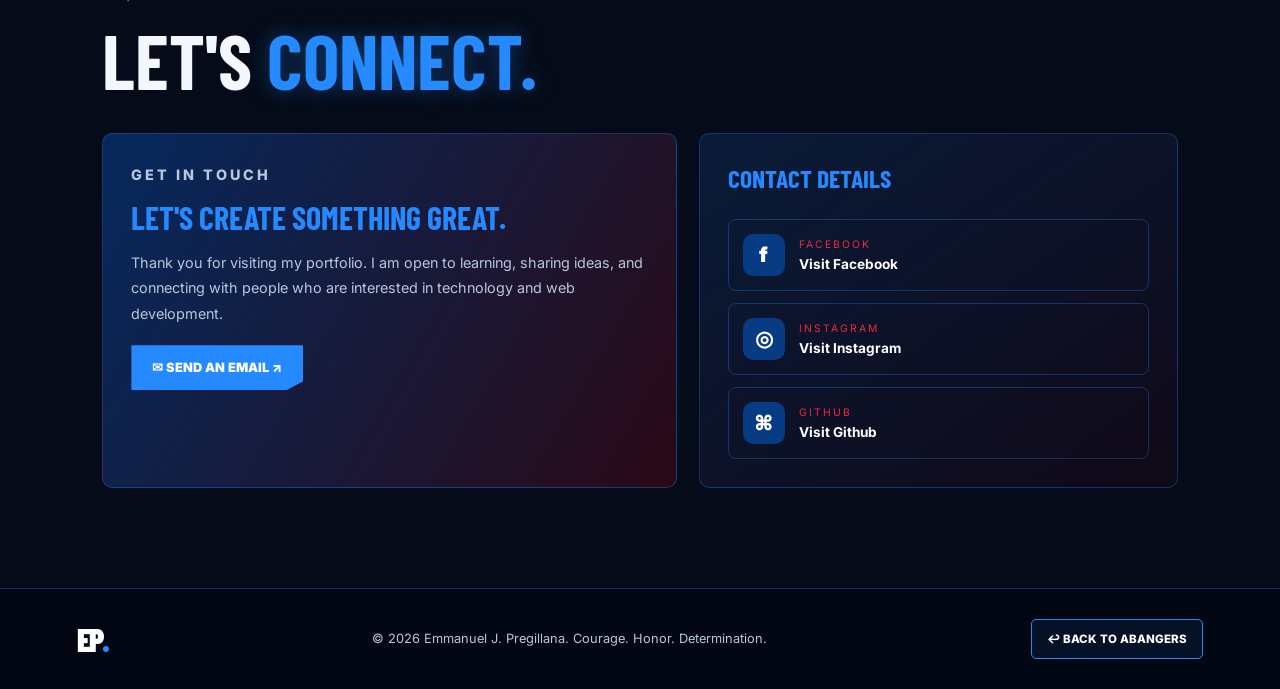
==== commit faf25aea: "Add projects section and update tags in HTML" ====
--- a/EMMAN_CAPTAINAMERICA.html
+++ b/EMMAN_CAPTAINAMERICA.html
@@ -30,6 +30,7 @@
       <a href="#education">Education</a>
       <a href="#experience">Experience</a>
       <a href="#skills">Skills</a>
+      <a href="#projects">Projects</a>
       <a href="#certificates">Certificates</a>
       <a href="#awards">Awards</a>
     </nav>
@@ -366,8 +367,34 @@
       </div>
     </section>
 
+    
+<section id="projects" class="section">
+  <p class="tag">07 // PROJECT</p>
+  <h2>MY WEB <span>DEVELOPMENT PROJECT.</span></h2>
+
+  <div class="grid">
+    <article class="card">
+      <span class="card-number">01</span>
+      <h3>PERSONAL PORTFOLIO WEBSITE</h3>
+
+      <p>
+        Designed and developed a personal portfolio website
+        using HTML and CSS. The website showcases personal
+        information, educational background, work experience,
+        skills, and achievements. It features a modern Iron Man
+        inspired design, smooth navigation, and a responsive
+        layout for different screen sizes.
+      </p>
+
+      <p class="skill-tags">
+        HTML · CSS · Web Design · Front-End Development
+      </p>
+    </article>
+  </div>
+</section>
+    
     <section id="certificates" class="section">
-      <p class="tag">07 / CERTIFICATIONS</p>
+      <p class="tag">08 / CERTIFICATIONS</p>
       <h2>PROOF OF <span>LEARNING.</span></h2>
 
       <div class="grid three">
@@ -387,7 +414,7 @@
     </section>
 
     <section id="awards" class="section">
-      <p class="tag">08 / AWARDS & ACHIEVEMENTS</p>
+      <p class="tag">09 / AWARDS & ACHIEVEMENTS</p>
       <h2>MY <span>ACHIEVEMENTS.</span></h2>
 
       <div class="grid three">
@@ -420,7 +447,7 @@
     </section>
 
     <section id="contact" class="section">
-      <p class="tag">09 / CONTACT</p>
+      <p class="tag">10 / CONTACT</p>
       <h2>LET'S <span>CONNECT.</span></h2>
 
       <div class="contact-layout">
@@ -500,4 +527,4 @@
   </footer>
 
 </body>
-</html>+</html>
